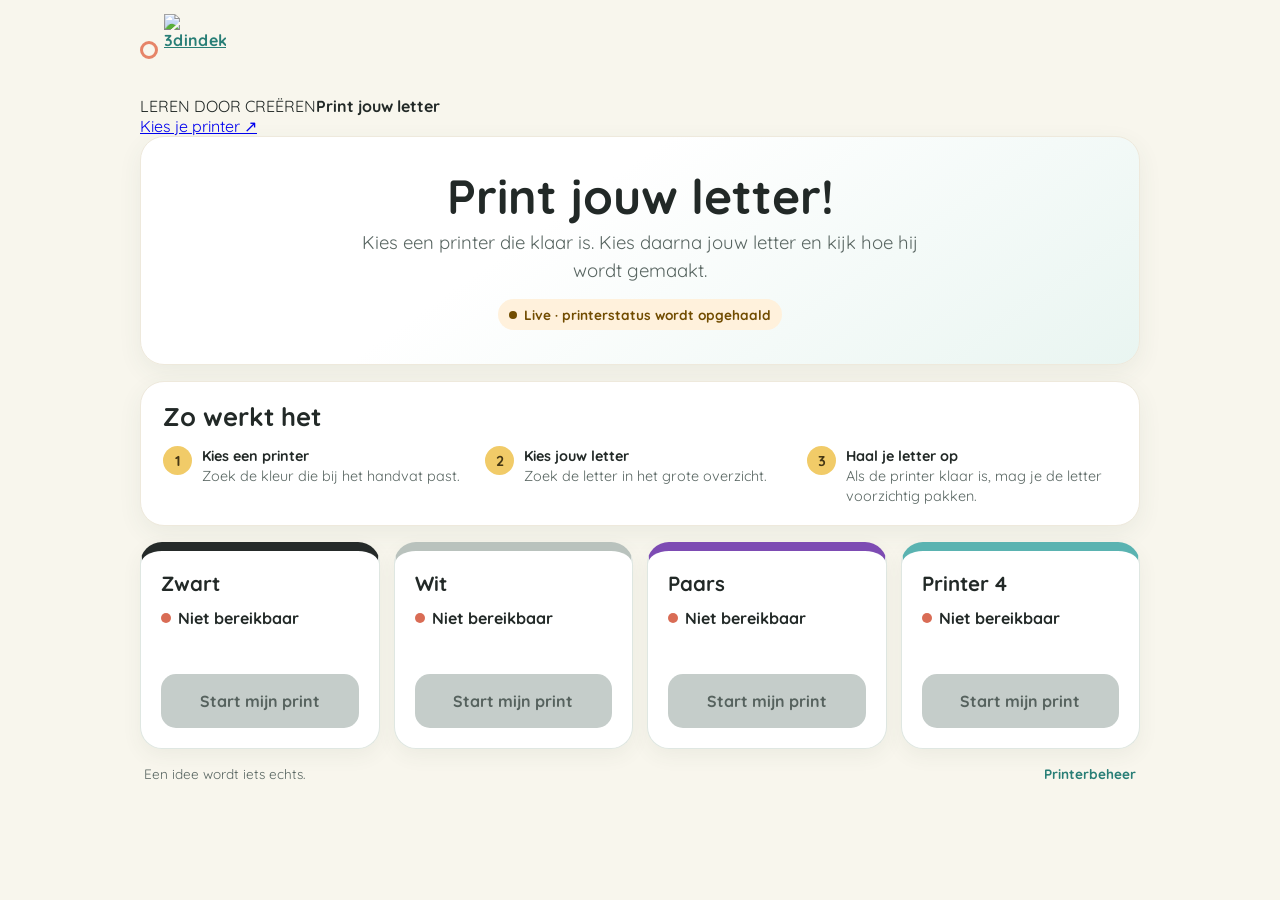
==== index.html @ 9424e1ee "Match LayerBeacon branding and add printer management" ====
<!doctype html>
<html lang="nl">
<head>
  <meta charset="utf-8">
  <meta name="viewport" content="width=device-width, initial-scale=1, viewport-fit=cover">
  <meta name="apple-mobile-web-app-capable" content="yes">
  <meta name="apple-mobile-web-app-status-bar-style" content="black-translucent">
  <meta name="apple-mobile-web-app-title" content="3D Print Demo">
  <meta name="theme-color" content="#4c325b">
  <link rel="manifest" href="manifest.json">
  <link rel="stylesheet" href="styles.css">
  <link rel="icon" type="image/png" href="assets/logo-3dindeklas.png">
  <title>3D Printer Demo | 3D in de klas</title>
</head>
<body>
  <main class="app-shell">
    <header class="site-header">
      <div class="header-inner">
        <a class="brand" href="https://www.3dindeklas.nl/" aria-label="Naar 3dindeklas.nl"><img src="assets/logo-3dindeklas.png" width="62" height="72" alt="3dindeklas"></a>
        <div class="header-title"><span>LEREN DOOR CREËREN</span><strong>Print jouw letter</strong></div>
        <a class="header-link" id="headerLink" href="#printers">Kies je printer <span aria-hidden="true">↗</span></a>
      </div>
    </header>
    <section class="hero panel">
      <h1>Print jouw letter!</h1>
      <p class="intro-copy">Kies een printer die klaar is. Kies daarna jouw letter en kijk hoe hij wordt gemaakt.</p>
      <span id="modeBadge" class="mode-badge" role="status"></span>
    </section>

    <section class="steps panel" aria-labelledby="steps-title">
      <h2 id="steps-title">Zo werkt het</h2>
      <ol>
        <li><span class="step-number">1</span><span><strong>Kies een printer</strong><br>Zoek de kleur die bij het handvat past.</span></li>
        <li><span class="step-number">2</span><span><strong>Kies jouw letter</strong><br>Zoek de letter in het grote overzicht.</span></li>
        <li><span class="step-number">3</span><span><strong>Haal je letter op</strong><br>Als de printer klaar is, mag je de letter voorzichtig pakken.</span></li>
      </ol>
    </section>

    <section id="printers" class="printer-grid" aria-label="Kies een printer"></section>
    <p id="noPrinters" class="empty-printers" hidden>Er zijn nog geen printers ingesteld. Vraag een begeleider om printers toe te voegen via <a href="admin.html">Printerbeheer</a>.</p>
    <footer class="app-footer"><span>Een idee wordt iets echts.</span><a id="adminLink" href="admin.html">Printerbeheer</a></footer>
  </main>

  <dialog id="letterDialog" class="letter-dialog" aria-labelledby="letter-title">
    <div class="dialog-heading">
      <div><p class="eyebrow">Printer <span id="chosenPrinterName"></span></p><h2 id="letter-title">Welke letter wil je?</h2></div>
      <button id="closeDialog" class="icon-button" type="button" aria-label="Venster sluiten">×</button>
    </div>
    <p class="dialog-instruction">Tik op een letter. Je ziet hieronder welke 3D-letter wordt geprint.</p>
    <div id="letterGrid" class="letter-grid" role="group" aria-label="Kies een letter"></div>
    <div class="letter-preview" aria-live="polite">
      <div id="letterModel" class="letter-model" aria-label="Voorbeeld van de 3D-letter A">A</div>
      <div><strong id="previewName">Jouw letter: A</strong><span>Zo ziet jouw geprinte letter eruit</span></div>
    </div>
    <p id="dialogNotice" class="notice" role="alert" aria-live="assertive"></p>
    <div class="dialog-actions"><button id="cancelPrint" class="button button-light" type="button">Terug</button><button id="confirmPrint" class="button button-primary" type="button">Print mijn letter</button></div>
  </dialog>

  <script src="app.js" defer></script>
</body>
</html>
---- styles.css ----
@import url('https://fonts.googleapis.com/css2?family=Quicksand:wght@400;500;600;700&display=swap');

:root {
  color-scheme: light;
  --paper: #f8f6ed;
  --ink: #222927;
  --teal: #5ab3b1;
  --teal-dark: #287e76;
  --teal-light: #e2f2ef;
  --line: #dfe7e2;
  --muted: #596662;
  --coral: #e68468;
  --yellow: #f1cb68;
  font-family: 'Quicksand', 'Arial Rounded MT Bold', Arial, sans-serif;
  color: var(--ink);
  background: var(--paper);
  font-synthesis: none;
}

* { box-sizing: border-box; }
body { margin: 0; min-height: 100vh; padding: max(14px, env(safe-area-inset-top)) 14px max(22px, env(safe-area-inset-bottom)); }
button, input { font: inherit; }
button { -webkit-tap-highlight-color: transparent; touch-action: manipulation; }
button:focus-visible, a:focus-visible, input:focus-visible { outline: 3px solid #174d49; outline-offset: 3px; }
.app-shell { width: min(100%, 1000px); margin: 0 auto; }
.panel { border: 1px solid #eee9dc; border-radius: 24px; background: #fff; box-shadow: 0 8px 24px #3d514412; }
.hero { padding: clamp(20px, 5vw, 34px); margin-bottom: 16px; text-align: center; background: linear-gradient(145deg, #fff 40%, #e9f5f1 100%); }
.brand { display: inline-flex; align-items: center; gap: 6px; margin: 0 0 10px; color: var(--teal-dark); font-weight: 700; letter-spacing: .02em; }
.brand::before { width: 12px; height: 12px; border: 3px solid var(--coral); border-radius: 50%; content: ''; }
.brand span { color: var(--ink); }
h1, h2, p { margin-top: 0; }
h1 { margin-bottom: 8px; font-size: clamp(2rem, 6vw, 3rem); line-height: 1.05; }
h2 { margin-bottom: 10px; font-size: clamp(1.25rem, 3vw, 1.6rem); }
.intro-copy { max-width: 570px; margin: 0 auto; color: var(--muted); font-size: clamp(1rem, 2.6vw, 1.16rem); line-height: 1.5; }
.mode-badge { display: inline-flex; align-items: center; gap: 7px; margin-top: 14px; padding: 7px 11px; border-radius: 999px; background: var(--teal-light); color: #15534d; font-size: .85rem; font-weight: 700; }
.mode-badge::before { width: 8px; height: 8px; border-radius: 50%; background: currentColor; content: ''; }
.mode-badge.live { background: #fff1dc; color: #714c00; }
.steps { padding: 18px 22px; margin-bottom: 16px; }
.steps h2 { margin: 0 0 14px; }
.steps ol { display: grid; grid-template-columns: repeat(3, 1fr); gap: 12px; margin: 0; padding: 0; list-style: none; }
.steps li { display: flex; align-items: flex-start; gap: 10px; color: var(--muted); font-size: .9rem; line-height: 1.4; }
.steps strong { color: var(--ink); }
.step-number { display: grid; flex: 0 0 29px; width: 29px; height: 29px; place-items: center; border-radius: 50%; background: var(--yellow); color: #453714; font-weight: 700; }
.printer-grid { display: grid; grid-template-columns: repeat(auto-fit, minmax(min(100%, 235px), 1fr)); gap: 14px; }
.printer-card { min-width: 0; padding: 20px; border: 1px solid var(--line); border-top: 9px solid var(--printer-color); border-radius: 22px; background: #fff; box-shadow: 0 7px 20px #3d514410; }
.printer-top { display: flex; align-items: center; justify-content: space-between; gap: 8px; }
.printer-name { margin: 0; font-size: 1.28rem; }
.printer-state { display: inline-flex; align-items: center; gap: 7px; margin: 12px 0 8px; font-weight: 700; }
.state-dot { width: 10px; height: 10px; border-radius: 50%; background: #89928e; }
.state-ready .state-dot { background: #399c67; }
.state-printing .state-dot { background: #e4a72f; }
.state-error .state-dot, .state-paused .state-dot, .state-offline .state-dot { background: #d96c55; }
.printer-detail { min-height: 1.4em; margin: 0 0 12px; color: var(--muted); font-size: .9rem; }
.progress-track { height: 11px; margin: 10px 0 8px; overflow: hidden; border-radius: 999px; background: #e9eeeb; }
.progress-bar { height: 100%; border-radius: inherit; background: var(--teal); transition: width .25s ease; }
.button { min-height: 54px; padding: 13px 18px; border: 0; border-radius: 15px; font-weight: 700; cursor: pointer; }
.printer-card .button { width: 100%; margin-top: 6px; }
.button-primary { background: var(--teal-dark); color: white; }
.button-primary:hover:not(:disabled) { background: #1c6860; }
.button:disabled { background: #c5cdca; color: #56625e; cursor: not-allowed; }
.button-light { border: 1px solid var(--line); background: #fff; color: var(--ink); }
.app-footer { display: flex; justify-content: space-between; align-items: center; padding: 16px 4px 4px; color: var(--muted); font-size: .85rem; }
.app-footer a { color: var(--teal-dark); font-weight: 700; text-decoration: none; }
.app-footer a:hover { text-decoration: underline; }

dialog { color: var(--ink); font: inherit; }
.letter-dialog { width: min(700px, calc(100% - 20px)); max-height: min(92vh, 860px); padding: clamp(16px, 4vw, 26px); overflow-y: auto; border: 1px solid var(--line); border-radius: 24px; box-shadow: 0 24px 80px #192b2870; }
.letter-dialog::backdrop { background: #172321a6; backdrop-filter: blur(3px); }
.dialog-heading { display: flex; justify-content: space-between; align-items: flex-start; gap: 12px; }
.eyebrow { margin-bottom: 5px; color: var(--teal-dark); font-size: .9rem; font-weight: 700; }
.dialog-heading h2 { margin-bottom: 5px; font-size: clamp(1.45rem, 4vw, 2rem); }
.icon-button { display: grid; flex: 0 0 44px; width: 44px; height: 44px; place-items: center; border: 0; border-radius: 50%; background: var(--paper); color: var(--ink); font-size: 1.8rem; cursor: pointer; }
.dialog-instruction { margin-bottom: 14px; color: var(--muted); }
.letter-grid { display: grid; grid-template-columns: repeat(7, minmax(0, 1fr)); gap: 8px; }
.letter-button { min-width: 0; min-height: clamp(48px, 9vw, 62px); padding: 4px; border: 2px solid #e0e9e5; border-radius: 14px; background: #fff; color: var(--ink); font-size: clamp(1.15rem, 4vw, 1.5rem); font-weight: 700; cursor: pointer; box-shadow: 0 3px 0 #dce6e1; }
.letter-button:hover { border-color: var(--teal); background: #f1faf8; }
.letter-button[aria-pressed="true"] { border-color: var(--teal-dark); background: var(--teal-dark); color: #fff; box-shadow: 0 3px 0 #185a54; }
.letter-preview { display: flex; justify-content: center; align-items: center; gap: 22px; min-height: 170px; margin: 16px 0 6px; padding: 12px; border-radius: 20px; background: linear-gradient(125deg, #f7f4e9, #eaf4f0); }
.letter-model { min-width: 105px; color: var(--coral); font-size: 7.5rem; font-weight: 700; line-height: .9; text-shadow: 1px 1px 0 #bb5a43, 2px 2px 0 #bb5a43, 3px 3px 0 #bb5a43, 4px 4px 0 #bb5a43, 5px 5px 0 #bb5a43, 6px 6px 0 #bb5a43, 9px 12px 9px #263d3633; }
.letter-preview strong, .letter-preview span { display: block; }
.letter-preview strong { margin-bottom: 5px; font-size: 1.1rem; }
.letter-preview span { color: var(--muted); font-size: .9rem; }
.notice { min-height: 1.25em; margin: 0 0 10px; color: #9d3424; font-weight: 700; }
.dialog-actions { display: flex; gap: 10px; }
.dialog-actions .button { flex: 1; }

.admin-shell { max-width: 800px; }
.admin-heading { margin-bottom: 16px; }
.admin-heading .brand { margin-bottom: 12px; }
.admin-note { padding: 14px 16px; margin-bottom: 16px; border-left: 5px solid var(--yellow); border-radius: 8px 14px 14px 8px; background: #fff7df; color: #594817; line-height: 1.5; }
.admin-panel { padding: clamp(18px, 4vw, 28px); }
.admin-printer { padding: 18px; margin: 14px 0; border: 1px solid var(--line); border-left: 7px solid var(--printer-color); border-radius: 16px; background: #fff; }
.admin-printer h2 { margin-bottom: 14px; }
.field-grid { display: grid; grid-template-columns: 1fr 130px; gap: 12px; }
.field label { display: block; margin: 0 0 6px; font-size: .9rem; font-weight: 700; }
.field input { width: 100%; min-height: 48px; padding: 10px 12px; border: 1px solid #b9c7c1; border-radius: 12px; background: #fff; font-size: 1rem; }
.admin-actions { display: flex; gap: 10px; margin-top: 18px; }
.admin-actions .button { flex: 1; }
.auth-card { max-width: 500px; padding: 24px; margin: 12vh auto; }
.auth-card p { color: var(--muted); line-height: 1.5; }
.auth-card .field { margin: 16px 0; }
.admin-status { min-height: 1.5em; margin: 12px 0 0; color: var(--teal-dark); font-weight: 700; }
.back-link { display: inline-block; margin: 12px 2px; color: var(--teal-dark); font-weight: 700; text-decoration: none; }

@media (max-width: 620px) {
  .steps { padding: 16px; }
  .steps ol { grid-template-columns: 1fr; gap: 10px; }
  .steps li { align-items: center; }
  .letter-grid { grid-template-columns: repeat(6, minmax(0, 1fr)); gap: 7px; }
  .letter-preview { min-height: 140px; }
  .letter-model { min-width: 80px; font-size: 6rem; }
  .dialog-actions { flex-direction: column-reverse; }
  .field-grid { grid-template-columns: minmax(0, 1fr) 100px; }
  .admin-actions { flex-direction: column; }
}

@media (prefers-reduced-motion: reduce) {
  *, *::before, *::after { scroll-behavior: auto !important; transition-duration: .01ms !important; }
}
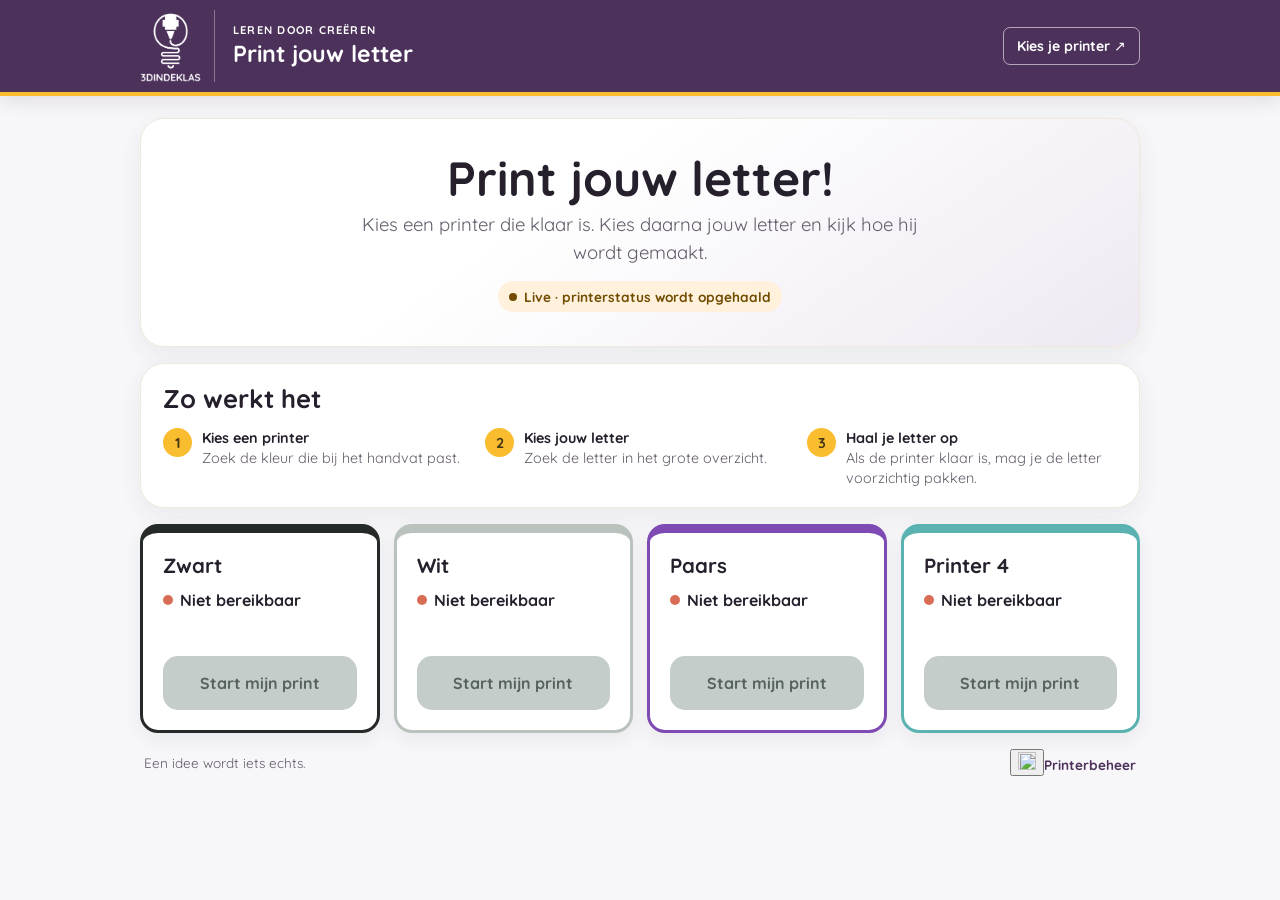
==== commit 08d2fe4b: "Restore printer telemetry and admin tools" ====
--- a/index.html
+++ b/index.html
@@ -10,6 +10,7 @@
   <link rel="manifest" href="manifest.json">
   <link rel="stylesheet" href="styles.css">
   <link rel="icon" type="image/png" href="assets/logo-3dindeklas.png">
+  <link rel="apple-touch-icon" href="icons/icon-192.png">
   <title>3D Printer Demo | 3D in de klas</title>
 </head>
 <body>
@@ -38,7 +39,7 @@
 
     <section id="printers" class="printer-grid" aria-label="Kies een printer"></section>
     <p id="noPrinters" class="empty-printers" hidden>Er zijn nog geen printers ingesteld. Vraag een begeleider om printers toe te voegen via <a href="admin.html">Printerbeheer</a>.</p>
-    <footer class="app-footer"><span>Een idee wordt iets echts.</span><a id="adminLink" href="admin.html">Printerbeheer</a></footer>
+    <footer class="app-footer"><span>Een idee wordt iets echts.</span><div class="footer-actions"><button id="refreshButton" class="refresh-button" type="button" aria-label="Dashboard vernieuwen" title="Dashboard vernieuwen"><img src="icons/refresh.svg" alt="" width="18" height="18"></button><a id="adminLink" href="admin.html">Printerbeheer</a></div></footer>
   </main>
 
   <dialog id="letterDialog" class="letter-dialog" aria-labelledby="letter-title">
--- a/styles.css
+++ b/styles.css
@@ -1,16 +1,21 @@
-@import url('https://fonts.googleapis.com/css2?family=Quicksand:wght@400;500;600;700&display=swap');
+@font-face { font-family: Quicksand; src: url('assets/quicksand-400.ttf') format('truetype'); font-weight: 400; font-display: swap; }
+@font-face { font-family: Quicksand; src: url('assets/quicksand-500.ttf') format('truetype'); font-weight: 500; font-display: swap; }
+@font-face { font-family: Quicksand; src: url('assets/quicksand-600.ttf') format('truetype'); font-weight: 600; font-display: swap; }
+@font-face { font-family: Quicksand; src: url('assets/quicksand-700.ttf') format('truetype'); font-weight: 700; font-display: swap; }
 
 :root {
   color-scheme: light;
-  --paper: #f8f6ed;
-  --ink: #222927;
+  --paper: #f7f6f9;
+  --ink: #261f2c;
+  --plum: #4c325b;
+  --plum-dark: #26192e;
   --teal: #5ab3b1;
-  --teal-dark: #287e76;
-  --teal-light: #e2f2ef;
-  --line: #dfe7e2;
-  --muted: #596662;
-  --coral: #e68468;
-  --yellow: #f1cb68;
+  --teal-dark: #4c325b;
+  --teal-light: #eee9f2;
+  --line: #e3dfe7;
+  --muted: #645c6b;
+  --coral: #fbbd30;
+  --yellow: #fbbd30;
   font-family: 'Quicksand', 'Arial Rounded MT Bold', Arial, sans-serif;
   color: var(--ink);
   background: var(--paper);
@@ -18,16 +23,23 @@
 }
 
 * { box-sizing: border-box; }
-body { margin: 0; min-height: 100vh; padding: max(14px, env(safe-area-inset-top)) 14px max(22px, env(safe-area-inset-bottom)); }
+body { margin: 0; min-height: 100vh; padding: 0 14px max(22px, env(safe-area-inset-bottom)); }
 button, input { font: inherit; }
 button { -webkit-tap-highlight-color: transparent; touch-action: manipulation; }
 button:focus-visible, a:focus-visible, input:focus-visible { outline: 3px solid #174d49; outline-offset: 3px; }
 .app-shell { width: min(100%, 1000px); margin: 0 auto; }
 .panel { border: 1px solid #eee9dc; border-radius: 24px; background: #fff; box-shadow: 0 8px 24px #3d514412; }
-.hero { padding: clamp(20px, 5vw, 34px); margin-bottom: 16px; text-align: center; background: linear-gradient(145deg, #fff 40%, #e9f5f1 100%); }
-.brand { display: inline-flex; align-items: center; gap: 6px; margin: 0 0 10px; color: var(--teal-dark); font-weight: 700; letter-spacing: .02em; }
-.brand::before { width: 12px; height: 12px; border: 3px solid var(--coral); border-radius: 50%; content: ''; }
-.brand span { color: var(--ink); }
+.site-header { position: sticky; top: 0; z-index: 5; width: 100vw; margin: 0 calc(50% - 50vw) 22px; background: var(--plum); color: #fff; box-shadow: 0 5px 18px #26192e1c; }
+.site-header::after { display: block; height: 4px; background: var(--yellow); content: ''; }
+.header-inner { display: flex; width: min(100% - 32px, 1000px); min-height: 92px; align-items: center; gap: 18px; margin: 0 auto; }
+.brand { display: flex; flex: 0 0 74px; height: 72px; align-items: center; justify-content: center; padding-right: 12px; border-right: 1px solid #ffffff55; }
+.brand img { display: block; width: 62px; height: 72px; object-fit: contain; }
+.header-title { display: grid; gap: 2px; margin-right: auto; line-height: 1.2; }
+.header-title span { font-size: .7rem; font-weight: 700; letter-spacing: .11em; }
+.header-title strong { font-size: clamp(1.1rem, 3vw, 1.45rem); font-weight: 700; }
+.header-link { padding: 9px 13px; border: 1px solid #ffffff91; border-radius: 7px; color: #fff; font-size: .88rem; font-weight: 700; text-decoration: none; white-space: nowrap; }
+.header-link:hover { background: #ffffff1a; }
+.hero { padding: clamp(20px, 5vw, 34px); margin-bottom: 16px; text-align: center; background: linear-gradient(145deg, #fff 40%, #eee9f2 100%); }
 h1, h2, p { margin-top: 0; }
 h1 { margin-bottom: 8px; font-size: clamp(2rem, 6vw, 3rem); line-height: 1.05; }
 h2 { margin-bottom: 10px; font-size: clamp(1.25rem, 3vw, 1.6rem); }
@@ -42,7 +54,7 @@
 .steps strong { color: var(--ink); }
 .step-number { display: grid; flex: 0 0 29px; width: 29px; height: 29px; place-items: center; border-radius: 50%; background: var(--yellow); color: #453714; font-weight: 700; }
 .printer-grid { display: grid; grid-template-columns: repeat(auto-fit, minmax(min(100%, 235px), 1fr)); gap: 14px; }
-.printer-card { min-width: 0; padding: 20px; border: 1px solid var(--line); border-top: 9px solid var(--printer-color); border-radius: 22px; background: #fff; box-shadow: 0 7px 20px #3d514410; }
+.printer-card { min-width: 0; padding: 20px; border: 3px solid var(--printer-color); border-top-width: 9px; border-radius: 18px; background: #fff; box-shadow: 0 7px 20px #26192e10; }
 .printer-top { display: flex; align-items: center; justify-content: space-between; gap: 8px; }
 .printer-name { margin: 0; font-size: 1.28rem; }
 .printer-state { display: inline-flex; align-items: center; gap: 7px; margin: 12px 0 8px; font-weight: 700; }
@@ -55,8 +67,8 @@
 .progress-bar { height: 100%; border-radius: inherit; background: var(--teal); transition: width .25s ease; }
 .button { min-height: 54px; padding: 13px 18px; border: 0; border-radius: 15px; font-weight: 700; cursor: pointer; }
 .printer-card .button { width: 100%; margin-top: 6px; }
-.button-primary { background: var(--teal-dark); color: white; }
-.button-primary:hover:not(:disabled) { background: #1c6860; }
+.button-primary { background: var(--plum); color: white; }
+.button-primary:hover:not(:disabled) { background: var(--plum-dark); }
 .button:disabled { background: #c5cdca; color: #56625e; cursor: not-allowed; }
 .button-light { border: 1px solid var(--line); background: #fff; color: var(--ink); }
 .app-footer { display: flex; justify-content: space-between; align-items: center; padding: 16px 4px 4px; color: var(--muted); font-size: .85rem; }
@@ -75,7 +87,7 @@
 .letter-button { min-width: 0; min-height: clamp(48px, 9vw, 62px); padding: 4px; border: 2px solid #e0e9e5; border-radius: 14px; background: #fff; color: var(--ink); font-size: clamp(1.15rem, 4vw, 1.5rem); font-weight: 700; cursor: pointer; box-shadow: 0 3px 0 #dce6e1; }
 .letter-button:hover { border-color: var(--teal); background: #f1faf8; }
 .letter-button[aria-pressed="true"] { border-color: var(--teal-dark); background: var(--teal-dark); color: #fff; box-shadow: 0 3px 0 #185a54; }
-.letter-preview { display: flex; justify-content: center; align-items: center; gap: 22px; min-height: 170px; margin: 16px 0 6px; padding: 12px; border-radius: 20px; background: linear-gradient(125deg, #f7f4e9, #eaf4f0); }
+.letter-preview { display: flex; justify-content: center; align-items: center; gap: 22px; min-height: 170px; margin: 16px 0 6px; padding: 12px; border-radius: 20px; background: linear-gradient(125deg, #fff7e6, #eee9f2); }
 .letter-model { min-width: 105px; color: var(--coral); font-size: 7.5rem; font-weight: 700; line-height: .9; text-shadow: 1px 1px 0 #bb5a43, 2px 2px 0 #bb5a43, 3px 3px 0 #bb5a43, 4px 4px 0 #bb5a43, 5px 5px 0 #bb5a43, 6px 6px 0 #bb5a43, 9px 12px 9px #263d3633; }
 .letter-preview strong, .letter-preview span { display: block; }
 .letter-preview strong { margin-bottom: 5px; font-size: 1.1rem; }
@@ -84,16 +96,22 @@
 .dialog-actions { display: flex; gap: 10px; }
 .dialog-actions .button { flex: 1; }
 
-.admin-shell { max-width: 800px; }
-.admin-heading { margin-bottom: 16px; }
-.admin-heading .brand { margin-bottom: 12px; }
+.admin-shell { max-width: 1000px; }
 .admin-note { padding: 14px 16px; margin-bottom: 16px; border-left: 5px solid var(--yellow); border-radius: 8px 14px 14px 8px; background: #fff7df; color: #594817; line-height: 1.5; }
 .admin-panel { padding: clamp(18px, 4vw, 28px); }
-.admin-printer { padding: 18px; margin: 14px 0; border: 1px solid var(--line); border-left: 7px solid var(--printer-color); border-radius: 16px; background: #fff; }
-.admin-printer h2 { margin-bottom: 14px; }
-.field-grid { display: grid; grid-template-columns: 1fr 130px; gap: 12px; }
+.admin-printer { padding: 18px; margin: 14px 0; border: 2px solid var(--printer-color); border-radius: 14px; background: #fff; }
+.admin-printer-heading { display: flex; align-items: center; justify-content: space-between; gap: 12px; margin-bottom: 14px; }
+.admin-printer-heading h3 { margin: 0; color: var(--plum-dark); font-size: 1.15rem; }
+.printer-settings-heading { display: flex; align-items: center; justify-content: space-between; gap: 10px; margin: 0 0 8px; }
+.printer-settings-heading h2 { margin: 0; color: var(--plum-dark); }
+.field-grid { display: grid; grid-template-columns: minmax(180px, 1fr) minmax(180px, 1.4fr) minmax(110px, .55fr) minmax(140px, .7fr); gap: 12px; }
 .field label { display: block; margin: 0 0 6px; font-size: .9rem; font-weight: 700; }
 .field input { width: 100%; min-height: 48px; padding: 10px 12px; border: 1px solid #b9c7c1; border-radius: 12px; background: #fff; font-size: 1rem; }
+.field input[type="color"] { min-height: 48px; padding: 5px; cursor: pointer; }
+.button-delete { min-height: 42px; padding: 8px 12px; border: 1px solid #e6b8b0; background: #fff7f5; color: #843b31; font-size: .9rem; }
+.button-delete:hover { background: #fde9e5; }
+.empty-printers { padding: 20px; margin: 12px 0; border: 1px dashed #c8bdcf; border-radius: 12px; background: #fff; color: var(--muted); }
+.empty-printers a { color: var(--plum); font-weight: 700; }
 .admin-actions { display: flex; gap: 10px; margin-top: 18px; }
 .admin-actions .button { flex: 1; }
 .auth-card { max-width: 500px; padding: 24px; margin: 12vh auto; }
@@ -110,8 +128,14 @@
   .letter-preview { min-height: 140px; }
   .letter-model { min-width: 80px; font-size: 6rem; }
   .dialog-actions { flex-direction: column-reverse; }
-  .field-grid { grid-template-columns: minmax(0, 1fr) 100px; }
+  .field-grid { grid-template-columns: minmax(0, 1fr) minmax(95px, .45fr); }
   .admin-actions { flex-direction: column; }
+  .header-inner { width: min(100% - 20px, 1000px); min-height: 82px; gap: 10px; }
+  .brand { flex-basis: 62px; height: 64px; padding-right: 8px; }
+  .brand img { width: 52px; height: 60px; }
+  .header-title span { font-size: .58rem; letter-spacing: .08em; }
+  .header-title strong { font-size: 1rem; }
+  .header-link { padding: 8px; font-size: .72rem; }
 }
 
 @media (prefers-reduced-motion: reduce) {
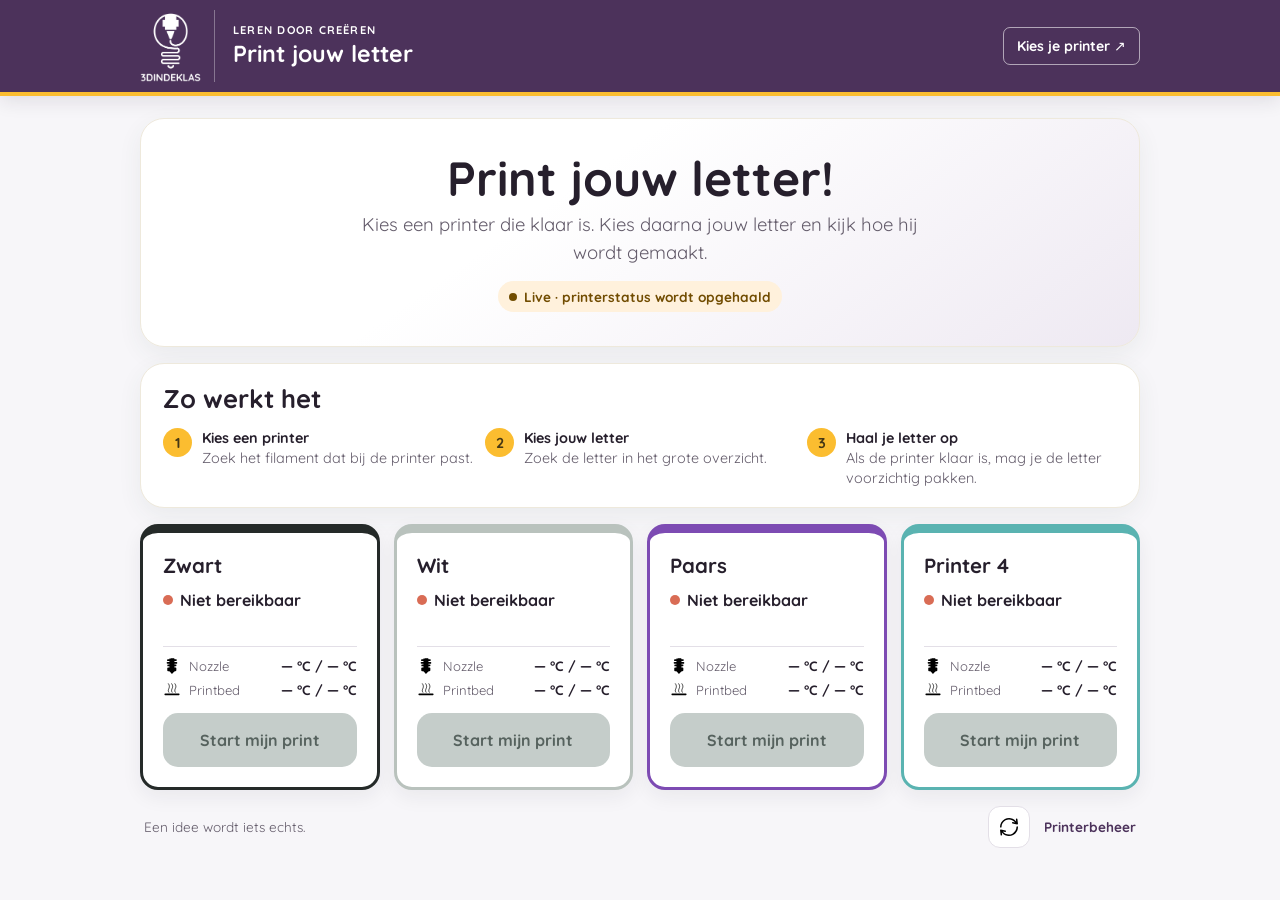
==== commit c6d32335: "Add local Moonraker discovery and filament controls" ====
--- a/index.html
+++ b/index.html
@@ -31,7 +31,7 @@
     <section class="steps panel" aria-labelledby="steps-title">
       <h2 id="steps-title">Zo werkt het</h2>
       <ol>
-        <li><span class="step-number">1</span><span><strong>Kies een printer</strong><br>Zoek de kleur die bij het handvat past.</span></li>
+        <li><span class="step-number">1</span><span><strong>Kies een printer</strong><br>Zoek het filament dat bij de printer past.</span></li>
         <li><span class="step-number">2</span><span><strong>Kies jouw letter</strong><br>Zoek de letter in het grote overzicht.</span></li>
         <li><span class="step-number">3</span><span><strong>Haal je letter op</strong><br>Als de printer klaar is, mag je de letter voorzichtig pakken.</span></li>
       </ol>
--- a/styles.css
+++ b/styles.css
@@ -62,7 +62,15 @@
 .state-ready .state-dot { background: #399c67; }
 .state-printing .state-dot { background: #e4a72f; }
 .state-error .state-dot, .state-paused .state-dot, .state-offline .state-dot { background: #d96c55; }
-.printer-detail { min-height: 1.4em; margin: 0 0 12px; color: var(--muted); font-size: .9rem; }
+.printer-detail { min-height: 1.4em; margin: 0 0 8px; color: var(--muted); font-size: .9rem; }
+.printer-telemetry { display: grid; gap: 6px; padding: 10px 0 8px; border-top: 1px solid var(--line); }
+.telemetry-row { display: flex; align-items: center; gap: 8px; color: var(--muted); font-size: .82rem; }
+.telemetry-row img { width: 18px; height: 18px; flex: 0 0 18px; }
+.telemetry-row strong { margin-left: auto; color: var(--ink); font-size: .85rem; font-variant-numeric: tabular-nums; }
+.printer-job { display: flex; justify-content: space-between; gap: 8px; margin: 2px 0 10px; color: var(--muted); font-size: .78rem; }
+.printer-job[hidden] { display: none; }
+.printer-job span { overflow: hidden; text-overflow: ellipsis; white-space: nowrap; }
+.printer-job strong { flex: 0 0 auto; color: var(--plum); font-variant-numeric: tabular-nums; }
 .progress-track { height: 11px; margin: 10px 0 8px; overflow: hidden; border-radius: 999px; background: #e9eeeb; }
 .progress-bar { height: 100%; border-radius: inherit; background: var(--teal); transition: width .25s ease; }
 .button { min-height: 54px; padding: 13px 18px; border: 0; border-radius: 15px; font-weight: 700; cursor: pointer; }
@@ -72,6 +80,10 @@
 .button:disabled { background: #c5cdca; color: #56625e; cursor: not-allowed; }
 .button-light { border: 1px solid var(--line); background: #fff; color: var(--ink); }
 .app-footer { display: flex; justify-content: space-between; align-items: center; padding: 16px 4px 4px; color: var(--muted); font-size: .85rem; }
+.footer-actions { display: flex; align-items: center; gap: 14px; }
+.refresh-button { display: inline-grid; width: 42px; height: 42px; place-items: center; padding: 0; border: 1px solid var(--line); border-radius: 12px; background: #fff; cursor: pointer; }
+.refresh-button img { width: 18px; height: 18px; }
+.refresh-button:active img { transform: rotate(90deg); }
 .app-footer a { color: var(--teal-dark); font-weight: 700; text-decoration: none; }
 .app-footer a:hover { text-decoration: underline; }
 
@@ -98,6 +110,13 @@
 
 .admin-shell { max-width: 1000px; }
 .admin-note { padding: 14px 16px; margin-bottom: 16px; border-left: 5px solid var(--yellow); border-radius: 8px 14px 14px 8px; background: #fff7df; color: #594817; line-height: 1.5; }
+.maintenance-panel { padding: 18px; margin-top: 18px; border: 1px solid var(--line); border-radius: 14px; background: var(--paper); }
+.maintenance-panel h3 { margin-bottom: 6px; color: var(--plum-dark); font-size: 1.1rem; }
+.maintenance-status { min-height: 1.4em; margin: 8px 0 0; color: var(--muted); font-size: .88rem; }
+.maintenance-actions { display: grid; grid-template-columns: repeat(auto-fit, minmax(150px, 1fr)); gap: 8px; margin-top: 12px; }
+.maintenance-actions .button { min-height: 48px; padding: 10px 12px; font-size: .9rem; }
+.button-warning { background: #fff0d0; color: #624713; }
+.button-danger { background: #f9e6e4; color: #853b32; }
 .admin-panel { padding: clamp(18px, 4vw, 28px); }
 .admin-printer { padding: 18px; margin: 14px 0; border: 2px solid var(--printer-color); border-radius: 14px; background: #fff; }
 .admin-printer-heading { display: flex; align-items: center; justify-content: space-between; gap: 12px; margin-bottom: 14px; }
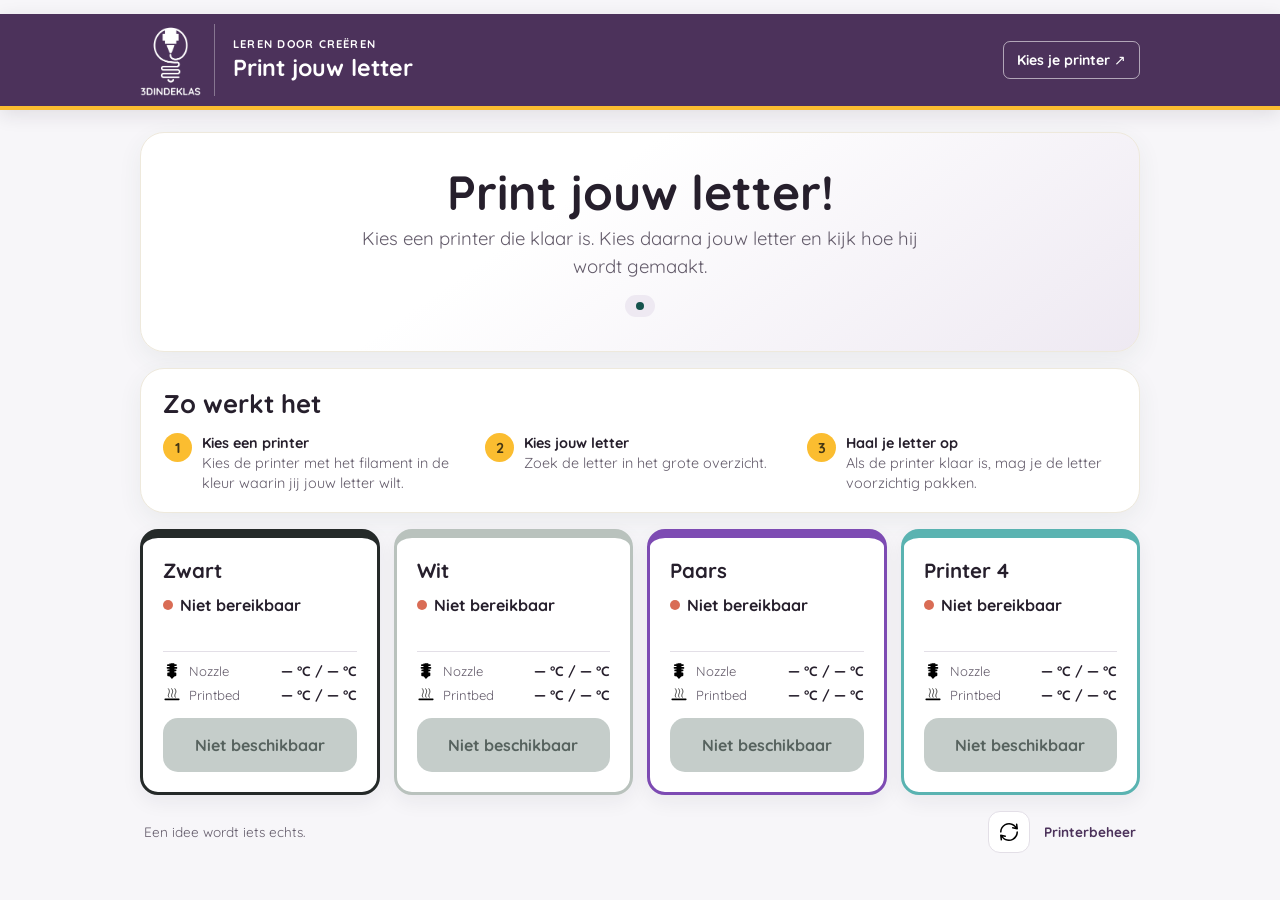
==== commit e027e785: "Update index.html for shared admin workflow" ====
--- a/index.html
+++ b/index.html
@@ -31,7 +31,7 @@
     <section class="steps panel" aria-labelledby="steps-title">
       <h2 id="steps-title">Zo werkt het</h2>
       <ol>
-        <li><span class="step-number">1</span><span><strong>Kies een printer</strong><br>Zoek het filament dat bij de printer past.</span></li>
+        <li><span class="step-number">1</span><span><strong>Kies een printer</strong><br>Kies de printer met het filament in de kleur waarin jij jouw letter wilt.</span></li>
         <li><span class="step-number">2</span><span><strong>Kies jouw letter</strong><br>Zoek de letter in het grote overzicht.</span></li>
         <li><span class="step-number">3</span><span><strong>Haal je letter op</strong><br>Als de printer klaar is, mag je de letter voorzichtig pakken.</span></li>
       </ol>
--- a/styles.css
+++ b/styles.css
@@ -23,7 +23,7 @@
 }
 
 * { box-sizing: border-box; }
-body { margin: 0; min-height: 100vh; padding: 0 14px max(22px, env(safe-area-inset-bottom)); }
+body { margin: 0; min-height: 100vh; padding: max(14px, env(safe-area-inset-top)) 14px max(22px, env(safe-area-inset-bottom)); }
 button, input { font: inherit; }
 button { -webkit-tap-highlight-color: transparent; touch-action: manipulation; }
 button:focus-visible, a:focus-visible, input:focus-visible { outline: 3px solid #174d49; outline-offset: 3px; }
@@ -110,6 +110,24 @@
 
 .admin-shell { max-width: 1000px; }
 .admin-note { padding: 14px 16px; margin-bottom: 16px; border-left: 5px solid var(--yellow); border-radius: 8px 14px 14px 8px; background: #fff7df; color: #594817; line-height: 1.5; }
+.discovery-panel { padding: 16px; margin-bottom: 20px; border: 1px solid var(--line); border-radius: 14px; background: var(--paper); }
+.discovery-panel p { margin: 4px 0 0; color: var(--muted); font-size: .86rem; line-height: 1.45; }
+.discovery-results { display: grid; gap: 8px; margin-top: 12px; }
+.discovery-result { display: flex; align-items: center; justify-content: space-between; gap: 12px; padding: 10px 12px; border: 1px solid var(--line); border-radius: 10px; background: #fff; }
+.discovery-result strong { display: block; color: var(--plum-dark); }
+.discovery-result span { color: var(--muted); font-size: .82rem; }
+.discovery-result .button { min-height: 40px; padding: 8px 12px; font-size: .82rem; }
+.history-panel { padding: 16px; margin-bottom: 20px; border: 1px solid var(--line); border-radius: 14px; background: var(--paper); }
+.history-panel p { margin: 4px 0 0; color: var(--muted); font-size: .86rem; }
+.history-stats { display: grid; grid-template-columns: repeat(2, minmax(0, 160px)); gap: 10px; margin: 14px 0; }
+.history-stats > div { padding: 12px; border-radius: 10px; background: #fff; text-align: center; }
+.history-stats strong, .history-stats span { display: block; }
+.history-stats strong { color: var(--plum); font-size: 1.8rem; line-height: 1; }
+.history-stats span { margin-top: 5px; color: var(--muted); font-size: .8rem; }
+.history-recent { display: grid; gap: 4px; }
+.history-recent p { margin: 0; }
+.history-row { display: flex; justify-content: space-between; gap: 12px; padding: 7px 0; border-top: 1px solid var(--line); color: var(--ink); font-size: .84rem; }
+.history-row time { color: var(--muted); white-space: nowrap; }
 .maintenance-panel { padding: 18px; margin-top: 18px; border: 1px solid var(--line); border-radius: 14px; background: var(--paper); }
 .maintenance-panel h3 { margin-bottom: 6px; color: var(--plum-dark); font-size: 1.1rem; }
 .maintenance-status { min-height: 1.4em; margin: 8px 0 0; color: var(--muted); font-size: .88rem; }
@@ -149,6 +167,8 @@
   .dialog-actions { flex-direction: column-reverse; }
   .field-grid { grid-template-columns: minmax(0, 1fr) minmax(95px, .45fr); }
   .admin-actions { flex-direction: column; }
+  .discovery-panel .printer-settings-heading { align-items: stretch; flex-direction: column; }
+  .discovery-result { align-items: stretch; flex-direction: column; }
   .header-inner { width: min(100% - 20px, 1000px); min-height: 82px; gap: 10px; }
   .brand { flex-basis: 62px; height: 64px; padding-right: 8px; }
   .brand img { width: 52px; height: 60px; }
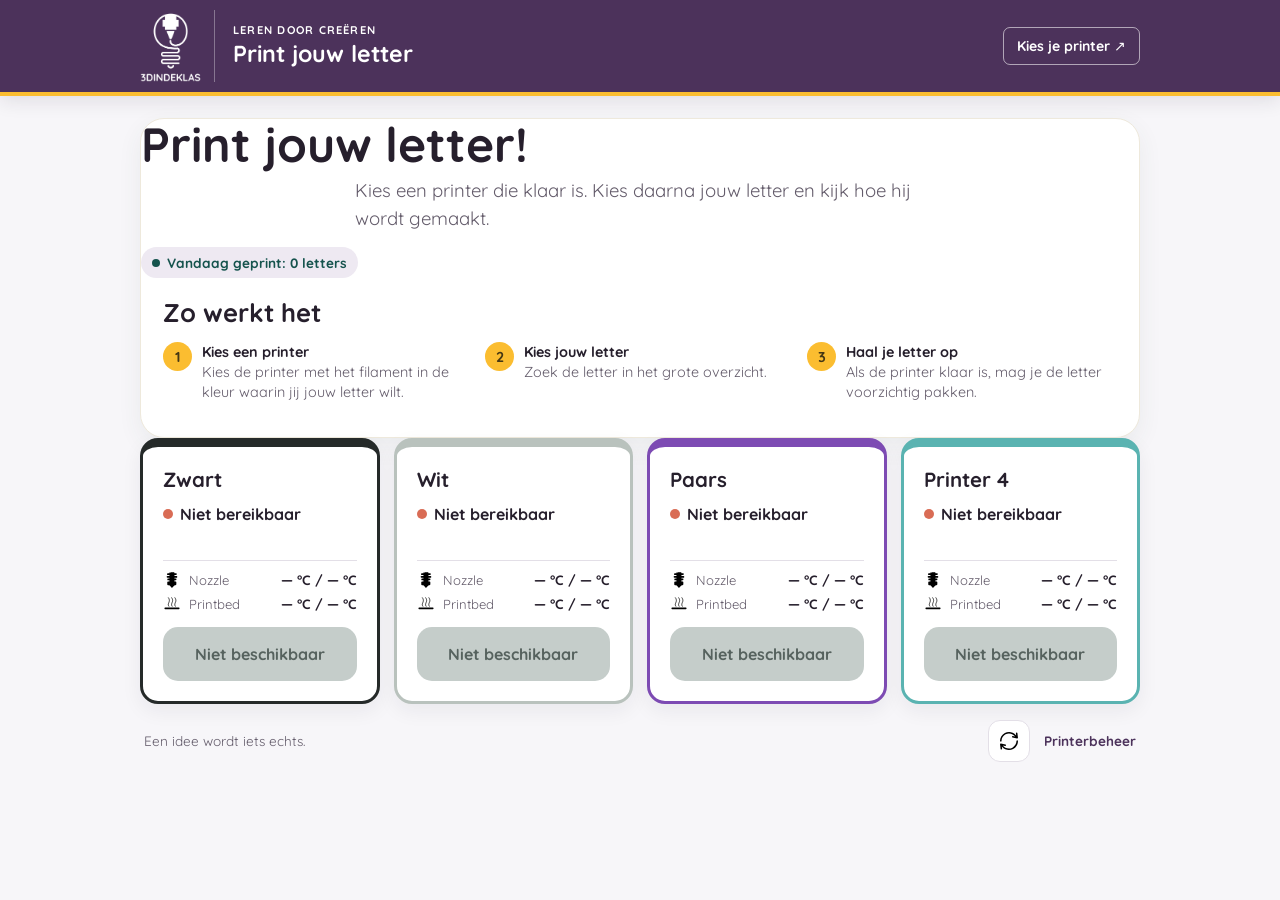
==== commit 93a5b963: "Combine intro and steps for landscape iPad layout" ====
--- a/index.html
+++ b/index.html
@@ -22,19 +22,20 @@
         <a class="header-link" id="headerLink" href="#printers">Kies je printer <span aria-hidden="true">↗</span></a>
       </div>
     </header>
-    <section class="hero panel">
-      <h1>Print jouw letter!</h1>
-      <p class="intro-copy">Kies een printer die klaar is. Kies daarna jouw letter en kijk hoe hij wordt gemaakt.</p>
-      <span id="modeBadge" class="mode-badge" role="status"></span>
-    </section>
-
-    <section class="steps panel" aria-labelledby="steps-title">
-      <h2 id="steps-title">Zo werkt het</h2>
-      <ol>
-        <li><span class="step-number">1</span><span><strong>Kies een printer</strong><br>Kies de printer met het filament in de kleur waarin jij jouw letter wilt.</span></li>
-        <li><span class="step-number">2</span><span><strong>Kies jouw letter</strong><br>Zoek de letter in het grote overzicht.</span></li>
-        <li><span class="step-number">3</span><span><strong>Haal je letter op</strong><br>Als de printer klaar is, mag je de letter voorzichtig pakken.</span></li>
-      </ol>
+    <section class="intro-panel panel" aria-labelledby="intro-title">
+      <div class="intro-main">
+        <h1 id="intro-title">Print jouw letter!</h1>
+        <p class="intro-copy">Kies een printer die klaar is. Kies daarna jouw letter en kijk hoe hij wordt gemaakt.</p>
+        <span id="modeBadge" class="mode-badge" role="status"></span>
+      </div>
+      <div class="steps" aria-labelledby="steps-title">
+        <h2 id="steps-title">Zo werkt het</h2>
+        <ol>
+          <li><span class="step-number">1</span><span><strong>Kies een printer</strong><br>Kies de printer met het filament in de kleur waarin jij jouw letter wilt.</span></li>
+          <li><span class="step-number">2</span><span><strong>Kies jouw letter</strong><br>Zoek de letter in het grote overzicht.</span></li>
+          <li><span class="step-number">3</span><span><strong>Haal je letter op</strong><br>Als de printer klaar is, mag je de letter voorzichtig pakken.</span></li>
+        </ol>
+      </div>
     </section>
 
     <section id="printers" class="printer-grid" aria-label="Kies een printer"></section>
--- a/styles.css
+++ b/styles.css
@@ -23,7 +23,7 @@
 }
 
 * { box-sizing: border-box; }
-body { margin: 0; min-height: 100vh; padding: max(14px, env(safe-area-inset-top)) 14px max(22px, env(safe-area-inset-bottom)); }
+body { margin: 0; min-height: 100vh; padding: 0 14px max(22px, env(safe-area-inset-bottom)); }
 button, input { font: inherit; }
 button { -webkit-tap-highlight-color: transparent; touch-action: manipulation; }
 button:focus-visible, a:focus-visible, input:focus-visible { outline: 3px solid #174d49; outline-offset: 3px; }
@@ -136,6 +136,9 @@
 .button-warning { background: #fff0d0; color: #624713; }
 .button-danger { background: #f9e6e4; color: #853b32; }
 .admin-panel { padding: clamp(18px, 4vw, 28px); }
+.admin-toolbar { display: grid; grid-template-columns: minmax(0, 1fr) auto; align-items: center; gap: 14px; width: 100%; margin-bottom: 10px; }
+.admin-toolbar h2 { min-width: 0; margin-bottom: 0; }
+.admin-toolbar .button { min-height: 44px; padding: 9px 14px; white-space: nowrap; font-size: .86rem; }
 .admin-printer { padding: 18px; margin: 14px 0; border: 2px solid var(--printer-color); border-radius: 14px; background: #fff; }
 .admin-printer-heading { display: flex; align-items: center; justify-content: space-between; gap: 12px; margin-bottom: 14px; }
 .admin-printer-heading h3 { margin: 0; color: var(--plum-dark); font-size: 1.15rem; }
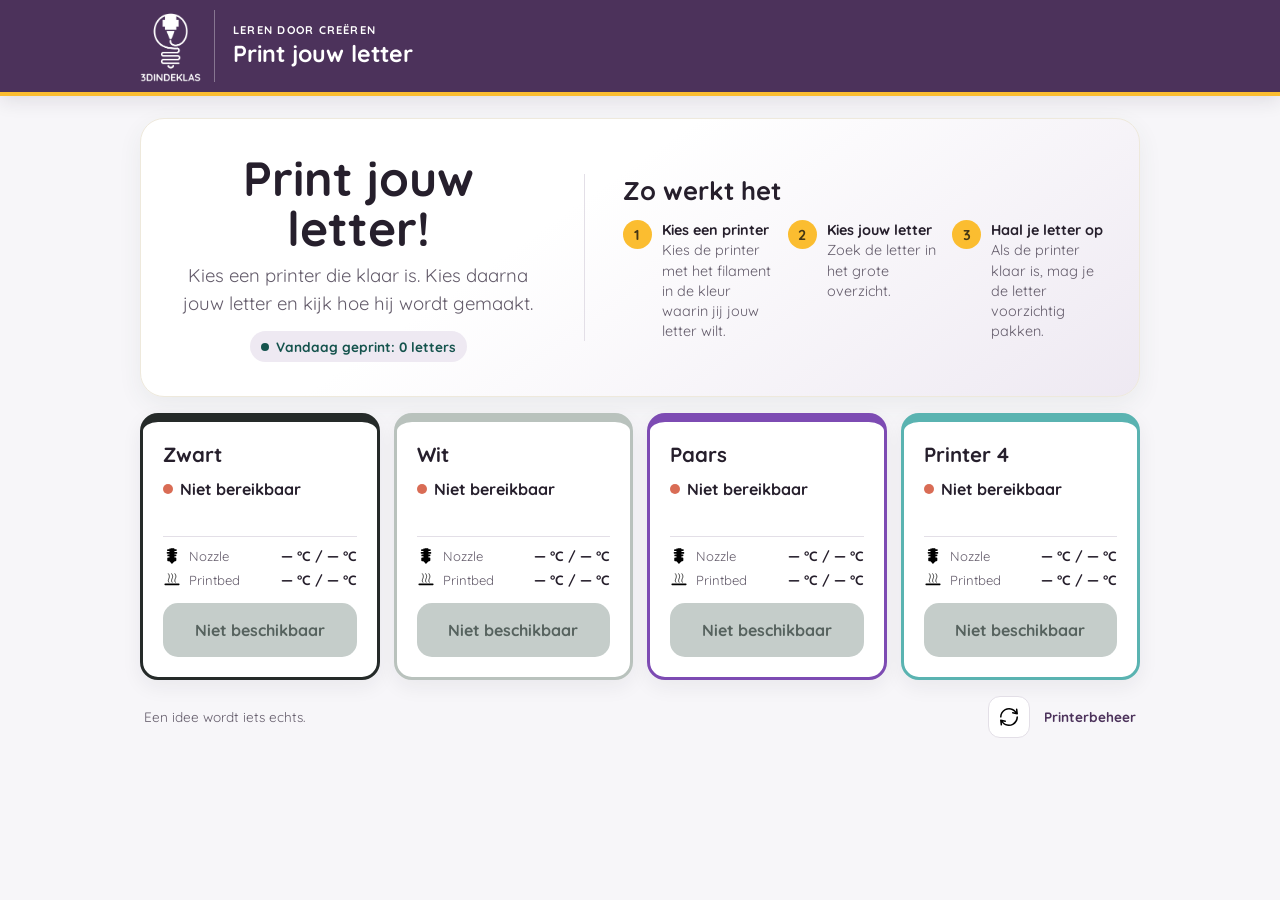
==== commit 77cc5501: "Make landscape header compact and remove printer link" ====
--- a/index.html
+++ b/index.html
@@ -19,7 +19,6 @@
       <div class="header-inner">
         <a class="brand" href="https://www.3dindeklas.nl/" aria-label="Naar 3dindeklas.nl"><img src="assets/logo-3dindeklas.png" width="62" height="72" alt="3dindeklas"></a>
         <div class="header-title"><span>LEREN DOOR CREËREN</span><strong>Print jouw letter</strong></div>
-        <a class="header-link" id="headerLink" href="#printers">Kies je printer <span aria-hidden="true">↗</span></a>
       </div>
     </header>
     <section class="intro-panel panel" aria-labelledby="intro-title">
--- a/styles.css
+++ b/styles.css
@@ -31,6 +31,9 @@
 .panel { border: 1px solid #eee9dc; border-radius: 24px; background: #fff; box-shadow: 0 8px 24px #3d514412; }
 .site-header { position: sticky; top: 0; z-index: 5; width: 100vw; margin: 0 calc(50% - 50vw) 22px; background: var(--plum); color: #fff; box-shadow: 0 5px 18px #26192e1c; }
 .site-header::after { display: block; height: 4px; background: var(--yellow); content: ''; }
+@media screen and (orientation: landscape) and (min-width: 768px) and (max-width: 1366px) {
+  .site-header { padding-top: env(safe-area-inset-top); }
+}
 .header-inner { display: flex; width: min(100% - 32px, 1000px); min-height: 92px; align-items: center; gap: 18px; margin: 0 auto; }
 .brand { display: flex; flex: 0 0 74px; height: 72px; align-items: center; justify-content: center; padding-right: 12px; border-right: 1px solid #ffffff55; }
 .brand img { display: block; width: 62px; height: 72px; object-fit: contain; }
@@ -40,6 +43,9 @@
 .header-link { padding: 9px 13px; border: 1px solid #ffffff91; border-radius: 7px; color: #fff; font-size: .88rem; font-weight: 700; text-decoration: none; white-space: nowrap; }
 .header-link:hover { background: #ffffff1a; }
 .hero { padding: clamp(20px, 5vw, 34px); margin-bottom: 16px; text-align: center; background: linear-gradient(145deg, #fff 40%, #eee9f2 100%); }
+.intro-panel { display: grid; grid-template-columns: minmax(0, .95fr) minmax(0, 1.35fr); align-items: center; gap: clamp(20px, 4vw, 42px); padding: clamp(20px, 4vw, 34px); margin-bottom: 16px; background: linear-gradient(145deg, #fff 40%, #eee9f2 100%); }
+.intro-main { min-width: 0; text-align: center; }
+.intro-panel .steps { min-width: 0; padding: 0 0 0 clamp(18px, 4vw, 38px); margin: 0; border-left: 1px solid var(--line); }
 h1, h2, p { margin-top: 0; }
 h1 { margin-bottom: 8px; font-size: clamp(2rem, 6vw, 3rem); line-height: 1.05; }
 h2 { margin-bottom: 10px; font-size: clamp(1.25rem, 3vw, 1.6rem); }
@@ -47,7 +53,7 @@
 .mode-badge { display: inline-flex; align-items: center; gap: 7px; margin-top: 14px; padding: 7px 11px; border-radius: 999px; background: var(--teal-light); color: #15534d; font-size: .85rem; font-weight: 700; }
 .mode-badge::before { width: 8px; height: 8px; border-radius: 50%; background: currentColor; content: ''; }
 .mode-badge.live { background: #fff1dc; color: #714c00; }
-.steps { padding: 18px 22px; margin-bottom: 16px; }
+.steps { padding: 0; margin: 0; }
 .steps h2 { margin: 0 0 14px; }
 .steps ol { display: grid; grid-template-columns: repeat(3, 1fr); gap: 12px; margin: 0; padding: 0; list-style: none; }
 .steps li { display: flex; align-items: flex-start; gap: 10px; color: var(--muted); font-size: .9rem; line-height: 1.4; }
@@ -162,7 +168,12 @@
 
 @media (max-width: 620px) {
   .steps { padding: 16px; }
-  .steps ol { grid-template-columns: 1fr; gap: 10px; }
+  @media (max-width: 760px) {
+  .intro-panel { grid-template-columns: 1fr; gap: 18px; }
+  .intro-panel .steps { padding: 18px 0 0; border-top: 1px solid var(--line); border-left: 0; }
+}
+
+.steps ol { grid-template-columns: 1fr; gap: 10px; }
   .steps li { align-items: center; }
   .letter-grid { grid-template-columns: repeat(6, minmax(0, 1fr)); gap: 7px; }
   .letter-preview { min-height: 140px; }
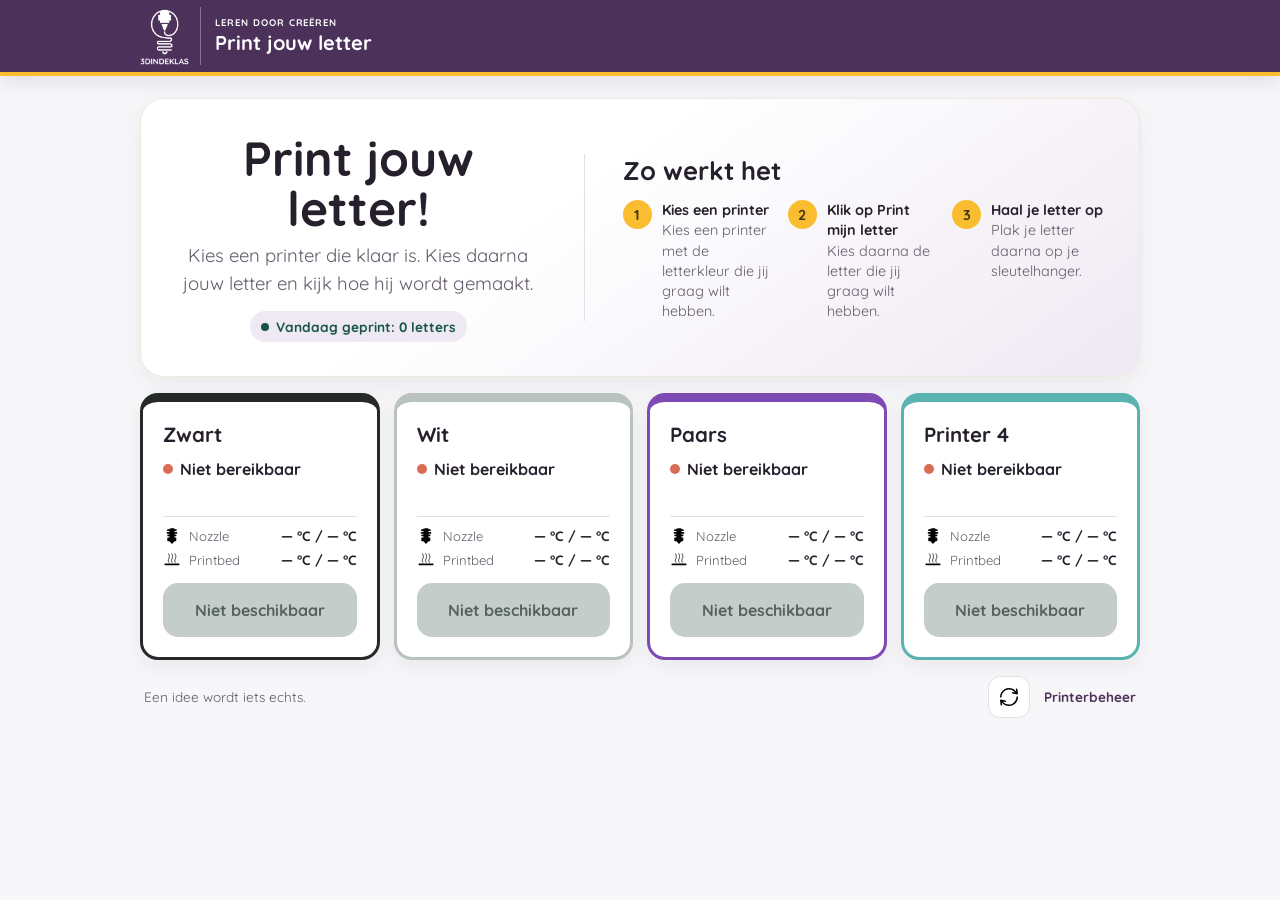
==== commit 8a5f7a17: "Clarify participant steps for choosing and using a letter" ====
--- a/index.html
+++ b/index.html
@@ -30,9 +30,9 @@
       <div class="steps" aria-labelledby="steps-title">
         <h2 id="steps-title">Zo werkt het</h2>
         <ol>
-          <li><span class="step-number">1</span><span><strong>Kies een printer</strong><br>Kies de printer met het filament in de kleur waarin jij jouw letter wilt.</span></li>
-          <li><span class="step-number">2</span><span><strong>Kies jouw letter</strong><br>Zoek de letter in het grote overzicht.</span></li>
-          <li><span class="step-number">3</span><span><strong>Haal je letter op</strong><br>Als de printer klaar is, mag je de letter voorzichtig pakken.</span></li>
+          <li><span class="step-number">1</span><span><strong>Kies een printer</strong><br>Kies een printer met de letterkleur die jij graag wilt hebben.</span></li>
+          <li><span class="step-number">2</span><span><strong>Klik op Print mijn letter</strong><br>Kies daarna de letter die jij graag wilt hebben.</span></li>
+          <li><span class="step-number">3</span><span><strong>Haal je letter op</strong><br>Plak je letter daarna op je sleutelhanger.</span></li>
         </ol>
       </div>
     </section>
--- a/styles.css
+++ b/styles.css
@@ -33,13 +33,18 @@
 .site-header::after { display: block; height: 4px; background: var(--yellow); content: ''; }
 @media screen and (orientation: landscape) and (min-width: 768px) and (max-width: 1366px) {
   .site-header { padding-top: env(safe-area-inset-top); }
-}
-.header-inner { display: flex; width: min(100% - 32px, 1000px); min-height: 92px; align-items: center; gap: 18px; margin: 0 auto; }
-.brand { display: flex; flex: 0 0 74px; height: 72px; align-items: center; justify-content: center; padding-right: 12px; border-right: 1px solid #ffffff55; }
-.brand img { display: block; width: 62px; height: 72px; object-fit: contain; }
+  .header-inner { min-height: 66px; gap: 12px; }
+  .brand { flex-basis: 54px; height: 52px; padding-right: 8px; }
+  .brand img { width: 44px; height: 52px; }
+  .header-title span { font-size: .55rem; }
+  .header-title strong { font-size: 1.05rem; }
+}
+.header-inner { display: flex; width: min(100% - 32px, 1000px); min-height: 72px; align-items: center; gap: 14px; margin: 0 auto; }
+.brand { display: flex; flex: 0 0 60px; height: 58px; align-items: center; justify-content: center; padding-right: 10px; border-right: 1px solid #ffffff55; }
+.brand img { display: block; width: 50px; height: 58px; object-fit: contain; }
 .header-title { display: grid; gap: 2px; margin-right: auto; line-height: 1.2; }
-.header-title span { font-size: .7rem; font-weight: 700; letter-spacing: .11em; }
-.header-title strong { font-size: clamp(1.1rem, 3vw, 1.45rem); font-weight: 700; }
+.header-title span { font-size: .6rem; font-weight: 700; letter-spacing: .1em; }
+.header-title strong { font-size: clamp(1rem, 2.5vw, 1.25rem); font-weight: 700; }
 .header-link { padding: 9px 13px; border: 1px solid #ffffff91; border-radius: 7px; color: #fff; font-size: .88rem; font-weight: 700; text-decoration: none; white-space: nowrap; }
 .header-link:hover { background: #ffffff1a; }
 .hero { padding: clamp(20px, 5vw, 34px); margin-bottom: 16px; text-align: center; background: linear-gradient(145deg, #fff 40%, #eee9f2 100%); }
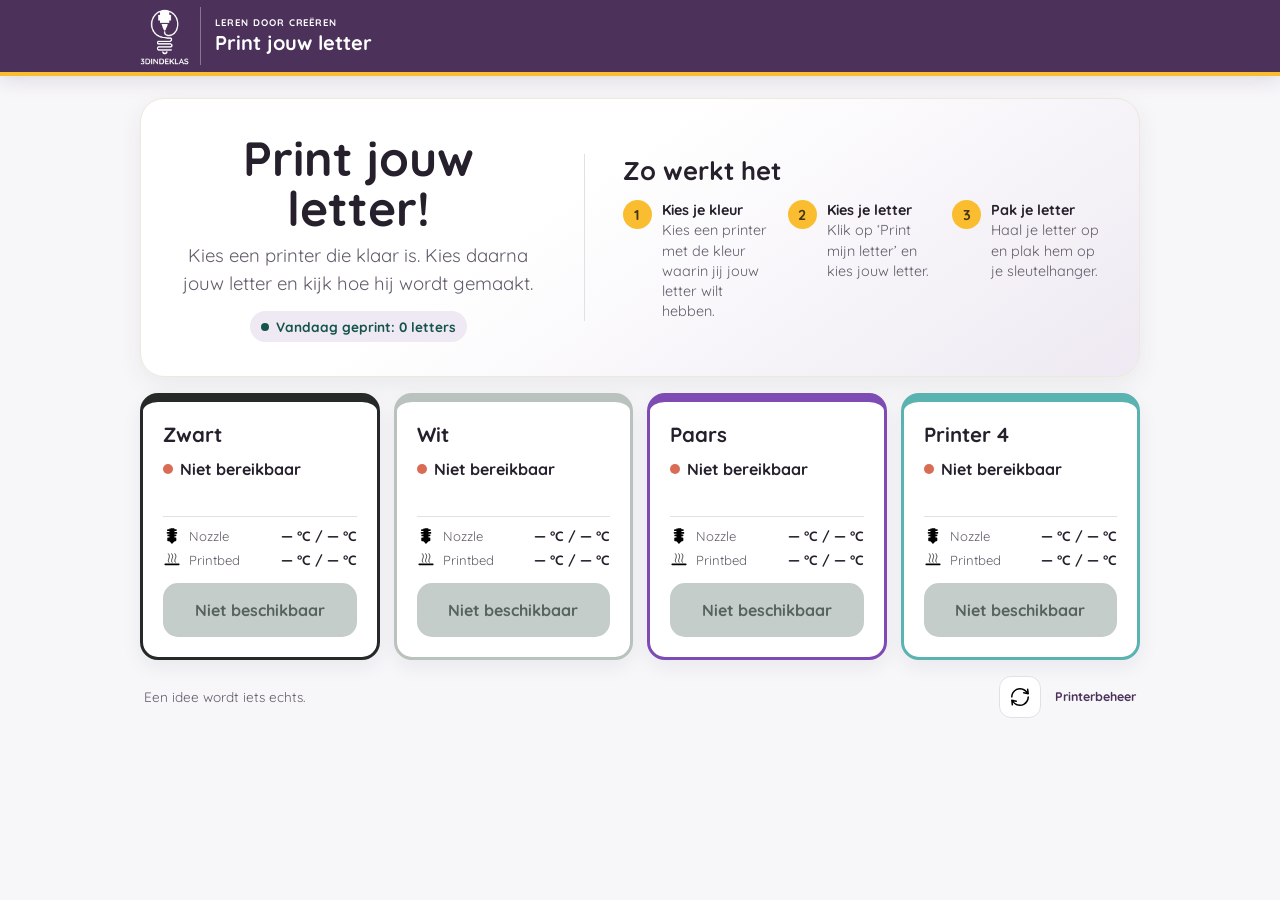
==== commit c5494c06: "Polish participant step headings and descriptions" ====
--- a/index.html
+++ b/index.html
@@ -30,9 +30,9 @@
       <div class="steps" aria-labelledby="steps-title">
         <h2 id="steps-title">Zo werkt het</h2>
         <ol>
-          <li><span class="step-number">1</span><span><strong>Kies een printer</strong><br>Kies een printer met de letterkleur die jij graag wilt hebben.</span></li>
-          <li><span class="step-number">2</span><span><strong>Klik op Print mijn letter</strong><br>Kies daarna de letter die jij graag wilt hebben.</span></li>
-          <li><span class="step-number">3</span><span><strong>Haal je letter op</strong><br>Plak je letter daarna op je sleutelhanger.</span></li>
+          <li><span class="step-number">1</span><span><strong>Kies je kleur</strong><br>Kies een printer met de kleur waarin jij jouw letter wilt hebben.</span></li>
+          <li><span class="step-number">2</span><span><strong>Kies je letter</strong><br>Klik op ‘Print mijn letter’ en kies jouw letter.</span></li>
+          <li><span class="step-number">3</span><span><strong>Pak je letter</strong><br>Haal je letter op en plak hem op je sleutelhanger.</span></li>
         </ol>
       </div>
     </section>
--- a/styles.css
+++ b/styles.css
@@ -32,12 +32,18 @@
 .site-header { position: sticky; top: 0; z-index: 5; width: 100vw; margin: 0 calc(50% - 50vw) 22px; background: var(--plum); color: #fff; box-shadow: 0 5px 18px #26192e1c; }
 .site-header::after { display: block; height: 4px; background: var(--yellow); content: ''; }
 @media screen and (orientation: landscape) and (min-width: 768px) and (max-width: 1366px) {
+  body { padding-bottom: max(8px, env(safe-area-inset-bottom)); }
   .site-header { padding-top: env(safe-area-inset-top); }
   .header-inner { min-height: 66px; gap: 12px; }
   .brand { flex-basis: 54px; height: 52px; padding-right: 8px; }
   .brand img { width: 44px; height: 52px; }
   .header-title span { font-size: .55rem; }
   .header-title strong { font-size: 1.05rem; }
+  .app-footer { padding: 8px 4px 0; font-size: .72rem; }
+  .footer-actions { gap: 8px; }
+  .refresh-button { width: 34px; height: 34px; border-radius: 9px; }
+  .refresh-button img { width: 15px; height: 15px; }
+  .app-footer a { font-size: .78rem; }
 }
 .header-inner { display: flex; width: min(100% - 32px, 1000px); min-height: 72px; align-items: center; gap: 14px; margin: 0 auto; }
 .brand { display: flex; flex: 0 0 60px; height: 58px; align-items: center; justify-content: center; padding-right: 10px; border-right: 1px solid #ffffff55; }
